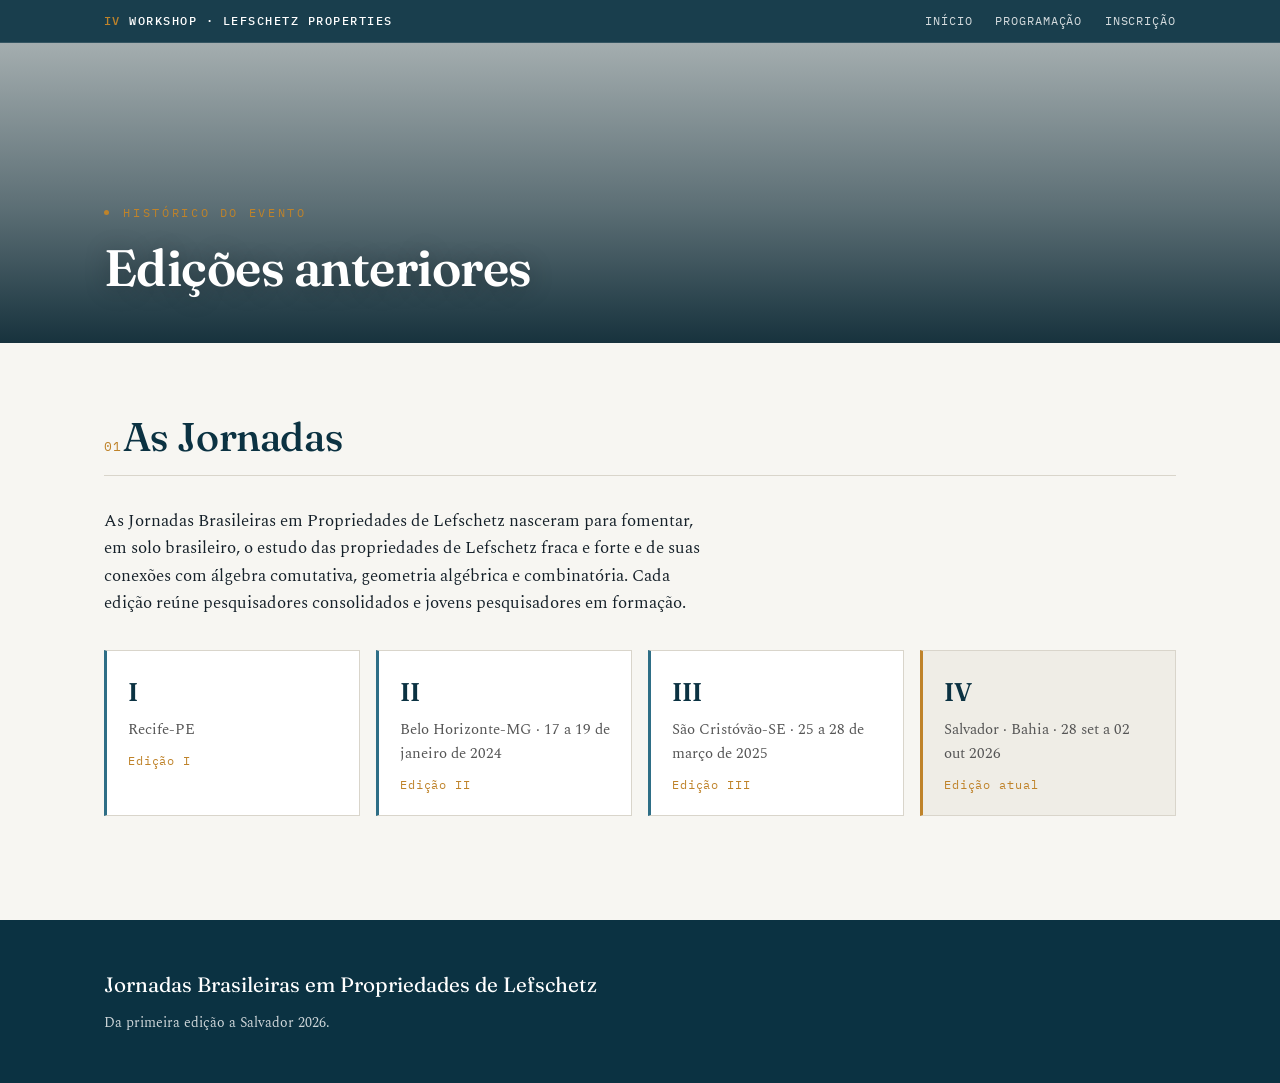
==== anteriores.html @ 85f133f7 "Adiciona SEO/social meta tags, favicon, robots.txt e menu mobile - Meta description, Open Graph, Twi" ====
<!DOCTYPE html>
<html lang="pt-BR">
<head>
<meta charset="UTF-8">
<meta name="viewport" content="width=device-width, initial-scale=1.0">
<title>Edições anteriores · Jornadas em Propriedades de Lefschetz</title>
<meta name="description" content="Edições anteriores das Jornadas Brasileiras em Propriedades de Lefschetz: I, II e III edições, com palestrantes e programação de cada uma.">
<link rel="canonical" href="https://jornadaslp.github.io/jornadas-lp/anteriores.html">
<meta property="og:type" content="website">
<meta property="og:locale" content="pt_BR">
<meta property="og:url" content="https://jornadaslp.github.io/jornadas-lp/anteriores.html">
<meta property="og:title" content="Edições anteriores · Jornadas em Propriedades de Lefschetz">
<meta property="og:description" content="I, II e III edições das Jornadas Brasileiras em Propriedades de Lefschetz, com palestrantes e programação de cada uma.">
<meta property="og:image" content="https://jornadaslp.github.io/jornadas-lp/img/og-image.jpg">
<meta name="twitter:card" content="summary_large_image">
<meta name="twitter:title" content="Edições anteriores · Jornadas em Propriedades de Lefschetz">
<meta name="twitter:description" content="I, II e III edições das Jornadas Brasileiras em Propriedades de Lefschetz, com palestrantes e programação de cada uma.">
<meta name="twitter:image" content="https://jornadaslp.github.io/jornadas-lp/img/og-image.jpg">
<link rel="icon" type="image/svg+xml" href="favicon.svg">
<link rel="preconnect" href="https://fonts.googleapis.com">
<link rel="preconnect" href="https://fonts.gstatic.com" crossorigin>
<link href="https://fonts.googleapis.com/css2?family=Fraunces:opsz,wght@9..144,400;9..144,500;9..144,600;9..144,700&family=Spectral:ital,wght@0,300;0,400;0,500;0,600;1,400&family=IBM+Plex+Mono:wght@400;500&display=swap" rel="stylesheet">
<link rel="stylesheet" href="styles.css">
</head>
<body>

<nav>
  <div class="nav-in">
    <span class="brand"><b>IV</b> Workshop · Lefschetz Properties</span>
    <input type="checkbox" id="nav-toggle" class="nav-toggle">
    <label for="nav-toggle" class="nav-burger" aria-label="Abrir menu"><span></span><span></span><span></span></label>
    <div class="nav-links">
      <a href="index.html">Início</a>
      <a href="programacao.html">Programação</a>
      <a href="index.html#inscricao">Inscrição</a>
    </div>
  </div>
</nav>

<header class="page-hero">
  <div class="hero-in">
    <div class="eyebrow"><span class="dot"></span> Histórico do evento</div>
    <h1>Edições anteriores</h1>
  </div>
</header>

<section>
  <div class="sec-head"><span class="sec-num">01</span><h2>As Jornadas</h2></div>
  <div class="prose">
    <p>As Jornadas Brasileiras em Propriedades de Lefschetz nasceram para fomentar, em solo brasileiro, o estudo das propriedades de Lefschetz fraca e forte e de suas conexões com álgebra comutativa, geometria algébrica e combinatória. Cada edição reúne pesquisadores consolidados e jovens pesquisadores em formação.</p>
  </div>
  <div class="editions" style="margin-top:2rem">
    <a class="ed" href="i-jornada.html" style="display:block;color:inherit"><span class="roman">I</span><div class="place">Recife-PE</div><span class="yr">Edição I</span></a>
    <a class="ed" href="ii-jornada.html" style="display:block;color:inherit"><span class="roman">II</span><div class="place">Belo Horizonte-MG · 17 a 19 de janeiro de 2024</div><span class="yr">Edição II</span></a>
    <a class="ed" href="iii-jornada.html" style="display:block;color:inherit"><span class="roman">III</span><div class="place">São Cristóvão-SE · 25 a 28 de março de 2025</div><span class="yr">Edição III</span></a>
    <a class="ed current" href="index.html" style="display:block;color:inherit"><span class="roman">IV</span><div class="place">Salvador · Bahia · 28 set a 02 out 2026</div><span class="yr">Edição atual</span></a>
  </div>
</section>

<footer>
  <div class="foot-in">
    <div>
      <div class="brand2">Jornadas Brasileiras em Propriedades de Lefschetz</div>
      <p>Da primeira edição a Salvador 2026.</p>
    </div>
  </div>
</footer>

</body>
</html>
---- styles.css ----
:root{
    --ink:#152029;
    --deep:#0B3242;      /* azul atlântico profundo */
    --deep-2:#0E404F;
    --sea:#2E6E86;       /* azul azulejo (frio, links) */
    --ochre:#BF832A;     /* ocre baiano (quente, raro) */
    --paper:#F7F6F2;     /* off-white neutro */
    --paper-2:#EFEDE6;
    --line:#D9D5CB;
    --white:#FFFFFF;
    --measure:68ch;
  }
  *{box-sizing:border-box;margin:0;padding:0}
  html{scroll-behavior:smooth}
  @media (prefers-reduced-motion:reduce){html{scroll-behavior:auto}*{animation:none!important;transition:none!important}}
  body{
    font-family:"Spectral",Georgia,serif;
    color:var(--ink);
    background:var(--paper);
    line-height:1.6;
    font-size:18px;
    -webkit-font-smoothing:antialiased;
  }
  h1,h2,h3{font-family:"Fraunces",Georgia,serif;font-weight:500;line-height:1.08;letter-spacing:-.01em}
  .mono{font-family:"IBM Plex Mono",ui-monospace,monospace}
  a{color:var(--sea);text-decoration:none}
  a:hover{text-decoration:underline;text-underline-offset:3px}

  /* ---- NAV ---- */
  nav{
    position:sticky;top:0;z-index:50;
    background:rgba(11,50,66,.94);
    backdrop-filter:blur(8px);
    border-bottom:1px solid rgba(255,255,255,.12);
  }
  .nav-in{max-width:1120px;margin:0 auto;padding:.7rem 1.5rem;display:flex;align-items:center;justify-content:space-between;gap:1rem;position:relative}
  .brand{color:#fff;font-family:"IBM Plex Mono",monospace;font-size:.78rem;letter-spacing:.12em;text-transform:uppercase;font-weight:500;white-space:nowrap}
  .brand b{color:var(--ochre);font-weight:500}
  .nav-links{display:flex;gap:1.4rem;flex-wrap:wrap}
  .nav-links a{color:rgba(255,255,255,.82);font-family:"IBM Plex Mono",monospace;font-size:.72rem;letter-spacing:.08em;text-transform:uppercase}
  .nav-links a:hover{color:var(--ochre);text-decoration:none}
  .nav-toggle{position:absolute;opacity:0;pointer-events:none}
  .nav-burger{display:none;flex-direction:column;justify-content:center;gap:5px;width:26px;height:22px;cursor:pointer;flex:none}
  .nav-burger span{display:block;width:100%;height:2px;background:#fff;border-radius:1px;transition:transform .2s,opacity .2s}
  @media(max-width:760px){
    .nav-burger{display:flex}
    .nav-links{
      display:none;position:absolute;top:100%;left:0;right:0;
      background:var(--deep);flex-direction:column;gap:0;
      padding:.4rem 1.1rem 1rem;border-bottom:1px solid rgba(255,255,255,.12);
    }
    .nav-links a{padding:.65rem 0;border-bottom:1px solid rgba(255,255,255,.08)}
    .nav-links a:last-child{border-bottom:none}
    .nav-toggle:checked ~ .nav-links{display:flex}
    .nav-toggle:checked ~ .nav-burger span:nth-child(1){transform:translateY(7px) rotate(45deg)}
    .nav-toggle:checked ~ .nav-burger span:nth-child(2){opacity:0}
    .nav-toggle:checked ~ .nav-burger span:nth-child(3){transform:translateY(-7px) rotate(-45deg)}
  }

  /* ---- HERO ---- */
  header.hero{
    position:relative;
    min-height:min(88vh,760px);
    display:flex;flex-direction:column;justify-content:flex-end;
    color:#fff;
    background:
      linear-gradient(180deg,rgba(9,38,50,.28) 0%,rgba(9,38,50,.55) 55%,rgba(9,38,50,.92) 100%),
      url("img/salvador.jpg");
    background-size:cover;
    background-position:center 35%;
  }
  .hero-in{max-width:1120px;margin:0 auto;width:100%;padding:2.5rem 1.5rem 3rem}
  .eyebrow{font-family:"IBM Plex Mono",monospace;font-size:.75rem;letter-spacing:.22em;text-transform:uppercase;color:var(--ochre);margin-bottom:1.1rem;display:flex;gap:.9rem;align-items:center;flex-wrap:wrap}
  .eyebrow .dot{width:5px;height:5px;background:var(--ochre);border-radius:50%;display:inline-block}
  header.hero h1{font-size:clamp(2.3rem,6vw,4.6rem);font-weight:600;max-width:15ch;text-shadow:0 2px 30px rgba(0,0,0,.3)}
  header.hero h1 em{font-style:italic;color:#F0E4C8}
  .hero-meta{margin-top:1.6rem;display:flex;gap:2.4rem;flex-wrap:wrap;font-family:"IBM Plex Mono",monospace;font-size:.9rem;letter-spacing:.02em}
  .hero-meta .k{display:block;font-size:.66rem;letter-spacing:.16em;text-transform:uppercase;color:rgba(255,255,255,.6);margin-bottom:.35rem}
  .hero-meta .v{color:#fff;font-size:1.02rem}
  .credit{position:absolute;bottom:.5rem;right:.9rem;font-family:"IBM Plex Mono",monospace;font-size:.6rem;letter-spacing:.06em;color:rgba(255,255,255,.5)}

  /* ---- HILBERT SIGNATURE ---- */
  .hilbert{background:var(--deep);color:#fff;overflow:hidden}
  .hilbert-in{max-width:1120px;margin:0 auto;padding:2.2rem 1.5rem;display:flex;align-items:center;gap:2.5rem;flex-wrap:wrap}
  .bars{display:flex;align-items:flex-end;gap:7px;height:88px}
  .bars span{width:26px;background:linear-gradient(180deg,var(--ochre),#8f611c);border-radius:2px 2px 0 0;position:relative;opacity:.92}
  .bars span::after{content:attr(data-v);position:absolute;top:-1.35rem;left:0;right:0;text-align:center;font-family:"IBM Plex Mono",monospace;font-size:.72rem;color:rgba(255,255,255,.7)}
  .hilbert p{font-family:"IBM Plex Mono",monospace;font-size:.82rem;line-height:1.7;color:rgba(255,255,255,.78);max-width:46ch}
  .hilbert p b{color:#F0E4C8;font-weight:500}

  /* ---- SECTIONS ---- */
  section{max-width:1120px;margin:0 auto;padding:4.5rem 1.5rem}
  .sec-head{display:flex;align-items:baseline;gap:0;margin-bottom:2rem;border-bottom:1px solid var(--line);padding-bottom:1rem}
  .sec-num{font-family:"IBM Plex Mono",monospace;font-size:.8rem;color:var(--ochre);letter-spacing:.1em}
  .sec-head h2{font-size:clamp(1.7rem,3.5vw,2.5rem);color:var(--deep)}
  .prose{max-width:var(--measure);font-size:1.08rem}
  .prose p{margin-bottom:1.1rem}
  .prose a{border-bottom:1px solid rgba(46,110,134,.35)}
  .lead{font-size:1.3rem;line-height:1.5;color:var(--deep-2);font-weight:400;margin-bottom:1.6rem}

  /* ---- SPEAKERS ---- */
  .grid{display:grid;grid-template-columns:repeat(auto-fill,minmax(180px,1fr));gap:2px;background:var(--line);border:1px solid var(--line)}
  .card{background:var(--white);padding:1.4rem 1.3rem;transition:background .25s,transform .25s}
  .card:hover{background:var(--paper-2);transform:translateY(-2px)}
  .card .idx{font-family:"IBM Plex Mono",monospace;font-size:.7rem;color:var(--ochre);letter-spacing:.06em}
  .card .name{font-family:"Fraunces",serif;font-size:1.18rem;color:var(--deep);margin-top:.5rem;font-weight:500}
  .note{margin-top:1.4rem;font-size:.92rem;color:#5a5f5c;font-style:italic}

  /* ---- COMMITTEE / INFO CARDS ---- */
  .cols{display:grid;grid-template-columns:1fr 1fr;gap:2px;background:var(--line);border:1px solid var(--line)}
  @media(max-width:680px){.cols{grid-template-columns:1fr}}
  .panel{background:var(--white);padding:1.8rem}
  .panel h3{font-size:1.15rem;color:var(--deep);margin-bottom:1rem;font-weight:600}
  .panel ul{list-style:none}
  .panel li{padding:.35rem 0;border-bottom:1px dotted var(--line);font-size:1rem}
  .panel li:last-child{border-bottom:none}

  /* ---- CALLOUT ---- */
  .callout{background:var(--deep);color:#fff;border-radius:4px;padding:2rem 2.2rem;margin-top:1.5rem}
  .callout h3{color:#F0E4C8;font-size:1.2rem;margin-bottom:.7rem}
  .callout p{color:rgba(255,255,255,.85);font-size:1rem;max-width:60ch}
  .btn{display:inline-block;margin-top:1.2rem;background:var(--ochre);color:#1a1206;font-family:"IBM Plex Mono",monospace;font-size:.78rem;letter-spacing:.08em;text-transform:uppercase;padding:.8rem 1.4rem;border-radius:3px;font-weight:500}
  .btn:hover{background:#d8983a;text-decoration:none}

  /* ---- EDITIONS ---- */
  .editions{display:grid;grid-template-columns:repeat(auto-fit,minmax(200px,1fr));gap:1rem}
  .ed{background:var(--white);border:1px solid var(--line);border-left:3px solid var(--sea);padding:1.3rem}
  .ed.current{border-left-color:var(--ochre);background:var(--paper-2)}
  .ed .roman{font-family:"Fraunces",serif;font-size:1.6rem;color:var(--deep);font-weight:600}
  .ed .place{font-size:.95rem;color:#555;margin-top:.3rem}
  .ed .yr{font-family:"IBM Plex Mono",monospace;font-size:.72rem;color:var(--ochre);letter-spacing:.08em;margin-top:.6rem;display:block}
  .ed.current .yr{color:var(--ochre)}

  /* ---- FOOTER ---- */
  footer{background:var(--deep);color:rgba(255,255,255,.8);margin-top:2rem}
  .foot-in{max-width:1120px;margin:0 auto;padding:3rem 1.5rem;display:flex;justify-content:space-between;gap:2rem;flex-wrap:wrap}
  footer .brand2{font-family:"Fraunces",serif;font-size:1.3rem;color:#fff;margin-bottom:.6rem}
  footer p{font-size:.9rem;line-height:1.7;max-width:40ch}
  footer .mono{font-size:.75rem;color:rgba(255,255,255,.55);letter-spacing:.06em}

/* ---- Páginas internas ---- */
header.page-hero{position:relative;min-height:300px;display:flex;flex-direction:column;justify-content:flex-end;color:#fff;
  background:linear-gradient(180deg,rgba(9,38,50,.35) 0%,rgba(9,38,50,.65) 55%,rgba(9,38,50,.94) 100%),url("img/salvador.jpg");
  background-size:cover;background-position:center 40%;}
header.page-hero h1{font-size:clamp(1.9rem,4.5vw,3.2rem);font-weight:600;max-width:20ch;text-shadow:0 2px 24px rgba(0,0,0,.3)}
.talks{max-width:var(--measure);}
.talk{padding:1.1rem 0;border-bottom:1px solid var(--line)}
.talk:last-child{border-bottom:none}
.talk .speaker{font-family:"Fraunces",serif;font-size:1.2rem;color:var(--deep);font-weight:600}
.talk .aff{font-family:"IBM Plex Mono",monospace;font-size:.72rem;color:var(--ochre);letter-spacing:.06em;margin-left:.5rem}
.talk .title{font-size:1.02rem;color:#333;margin-top:.25rem;font-style:italic}
.talk .title.pending{color:#999;font-style:italic}
.slides-list{max-width:var(--measure)}
.slides-list a{display:block;padding:.6rem 0;border-bottom:1px dotted var(--line);font-size:1rem}
.slides-list a:hover{background:var(--paper-2);text-decoration:none;padding-left:.4rem;transition:padding .2s}
.back-link{font-family:"IBM Plex Mono",monospace;font-size:.75rem;letter-spacing:.08em;text-transform:uppercase}

/* ---- Fotos das edições anteriores ---- */
.page-hero.solid{background:linear-gradient(160deg,var(--deep) 0%,var(--deep-2) 100%);min-height:220px}
.edition-photo{max-width:1120px;margin:0 auto;padding:2.5rem 1.5rem 0}
.edition-photo img{width:100%;height:auto;display:block;border-radius:4px;box-shadow:0 8px 40px rgba(11,50,66,.18)}
.edition-photo figcaption{font-family:"IBM Plex Mono",monospace;font-size:.72rem;letter-spacing:.08em;color:#888;margin-top:.7rem;text-transform:uppercase}

.card .card-aff{font-family:"IBM Plex Mono",monospace;font-size:.7rem;color:#888;margin-top:.35rem;letter-spacing:.04em}

/* ---- Taxas de inscrição ---- */
.fees{display:grid;grid-template-columns:repeat(auto-fit,minmax(200px,1fr));gap:2px;background:var(--line);
      border:1px solid var(--line);max-width:78ch;margin-top:1.6rem}
.fee{background:var(--white);padding:1.2rem 1.3rem;display:flex;flex-direction:column;gap:.4rem}
.fee .cat{font-family:"IBM Plex Mono",monospace;font-size:.72rem;letter-spacing:.1em;text-transform:uppercase;color:#777}
.fee .val{font-family:"Fraunces",serif;font-size:1.7rem;font-weight:600;color:var(--deep)}

/* Marca longa quebra linha no celular em vez de estourar a largura */
@media(max-width:760px){
  .brand{white-space:normal;font-size:.66rem;line-height:1.45}
  .nav-in{padding:.6rem 1.1rem}
}

/* ---- Downloads (modelo LaTeX) ---- */
.downloads{display:grid;grid-template-columns:repeat(auto-fit,minmax(240px,1fr));gap:1rem;max-width:78ch;margin-top:1.5rem}
.dl{display:flex;align-items:center;gap:1rem;background:var(--white);border:1px solid var(--line);
    border-left:3px solid var(--sea);padding:1rem 1.2rem;text-decoration:none;transition:border-color .2s,transform .2s}
.dl:hover{border-left-color:var(--ochre);transform:translateY(-2px);text-decoration:none}
.dl .ext{font-family:"IBM Plex Mono",monospace;font-size:.8rem;font-weight:500;color:var(--ochre);
         letter-spacing:.06em;flex:none;min-width:2.6rem}
.dl .lbl{font-family:"Fraunces",serif;font-size:1.05rem;color:var(--deep);display:flex;flex-direction:column}
.dl .sub{font-family:"Spectral",serif;font-size:.85rem;color:#777;margin-top:.15rem}

/* ---- Cartaz ---- */
.poster-card{display:flex;gap:1.5rem;align-items:center;background:var(--white);border:1px solid var(--line);
  border-left:3px solid var(--ochre);padding:1.2rem;max-width:78ch;margin-top:1.4rem;text-decoration:none;
  transition:transform .2s,box-shadow .2s}
.poster-card:hover{transform:translateY(-2px);box-shadow:0 10px 30px rgba(11,50,66,.12);text-decoration:none}
.poster-card img{width:120px;height:auto;flex:none;border:1px solid var(--line)}
.poster-card .pc-txt{display:flex;flex-direction:column;gap:.3rem}
.poster-card .pc-txt b{font-family:"Fraunces",serif;font-size:1.15rem;color:var(--deep);font-weight:600}
.poster-card .pc-txt span{font-size:.95rem;color:#777}
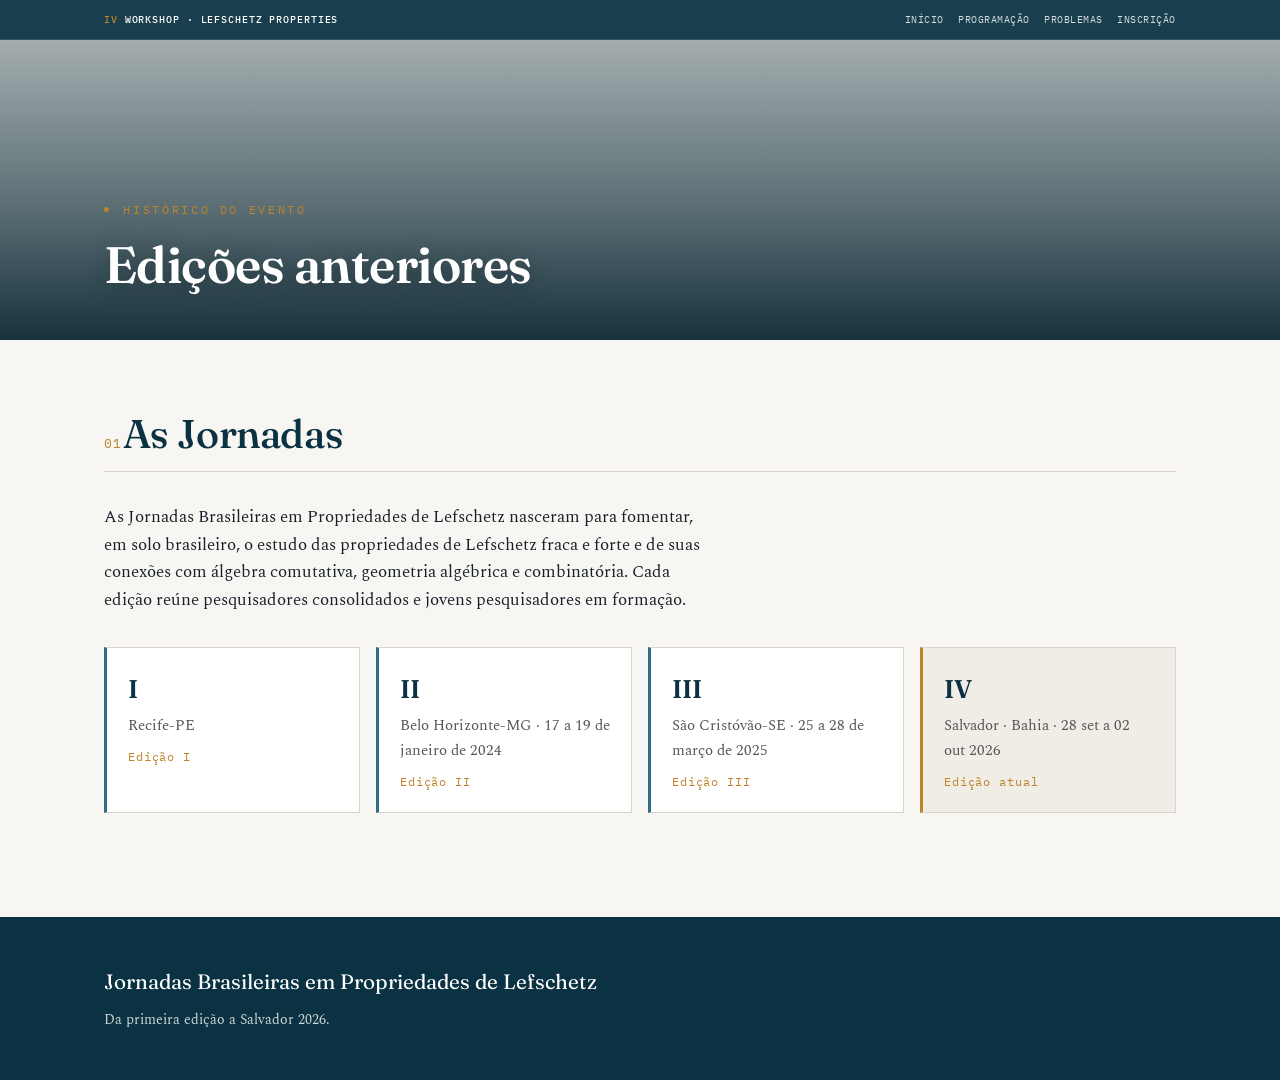
==== commit c4ef84c4: "Adiciona página da sessão de problemas com os PDFs e autores Cria sessao-problemas.html reunindo os " ====
--- a/anteriores.html
+++ b/anteriores.html
@@ -32,6 +32,7 @@
     <div class="nav-links">
       <a href="index.html">Início</a>
       <a href="programacao.html">Programação</a>
+      <a href="sessao-problemas.html">Problemas</a>
       <a href="index.html#inscricao">Inscrição</a>
     </div>
   </div>
--- a/styles.css
+++ b/styles.css
@@ -43,7 +43,7 @@
   .nav-toggle{position:absolute;opacity:0;pointer-events:none}
   .nav-burger{display:none;flex-direction:column;justify-content:center;gap:5px;width:26px;height:22px;cursor:pointer;flex:none}
   .nav-burger span{display:block;width:100%;height:2px;background:#fff;border-radius:1px;transition:transform .2s,opacity .2s}
-  @media(max-width:760px){
+  @media(max-width:1010px){
     .nav-burger{display:flex}
     .nav-links{
       display:none;position:absolute;top:100%;left:0;right:0;
@@ -196,3 +196,56 @@
 .poster-card .pc-txt{display:flex;flex-direction:column;gap:.3rem}
 .poster-card .pc-txt b{font-family:"Fraunces",serif;font-size:1.15rem;color:var(--deep);font-weight:600}
 .poster-card .pc-txt span{font-size:.95rem;color:#777}
+
+/* ---- Sessão de problemas ---- */
+.pset-list{display:grid;gap:1.6rem;max-width:88ch}
+.pset{background:var(--white);border:1px solid var(--line);border-left:3px solid var(--sea);
+      padding:1.8rem 2rem;transition:border-left-color .25s,box-shadow .25s}
+.pset:hover{border-left-color:var(--ochre);box-shadow:0 10px 34px rgba(11,50,66,.09)}
+.pset-head{display:flex;gap:1.2rem;align-items:baseline}
+.pset-num{font-family:"Fraunces",serif;font-size:1.9rem;font-weight:600;color:var(--ochre);
+          line-height:1;flex:none;min-width:2.2rem}
+.pset h3{font-size:1.35rem;color:var(--deep);font-weight:600;line-height:1.22}
+.pset-sub{font-size:.98rem;color:#6b7075;font-style:italic;margin-top:.35rem;max-width:56ch}
+.pset .authors{list-style:none;display:flex;flex-wrap:wrap;gap:.4rem 1.6rem;
+               margin:1.1rem 0 0;padding:.9rem 0 0;border-top:1px dotted var(--line)}
+.pset .authors li{font-family:"Fraunces",serif;font-size:1.05rem;color:var(--deep)}
+.pset .authors a{color:inherit;border-bottom:1px dotted var(--ochre)}
+.pset .authors a:hover{color:var(--sea);border-bottom-color:var(--sea);text-decoration:none}
+.pset .authors .aff{font-family:"IBM Plex Mono",monospace;font-size:.7rem;color:var(--ochre);
+                    letter-spacing:.06em;margin-left:.5rem}
+.pset-abs{font-size:1rem;color:#444;line-height:1.66;margin-top:1rem;max-width:64ch}
+.prob-list{margin:1.2rem 0 0;padding-left:0;list-style:none;counter-reset:prob}
+.prob-list li{counter-increment:prob;position:relative;padding:.55rem 0 .55rem 2.6rem;
+              font-size:.98rem;line-height:1.6;color:#333;border-bottom:1px dotted var(--line)}
+.prob-list li:last-child{border-bottom:none}
+.prob-list li::before{content:"P" counter(prob);position:absolute;left:0;top:.62rem;
+                      font-family:"IBM Plex Mono",monospace;font-size:.7rem;letter-spacing:.06em;
+                      color:var(--ochre)}
+.pset-dl{margin-top:1.4rem;display:inline-flex;max-width:34ch}
+
+.callout.bonus{position:relative;max-width:78ch}
+.callout.bonus .bonus-tag{display:inline-block;font-family:"IBM Plex Mono",monospace;font-size:.66rem;
+  letter-spacing:.16em;text-transform:uppercase;color:#1a1206;background:var(--ochre);
+  padding:.25rem .6rem;border-radius:2px;margin-bottom:.9rem}
+.callout.bonus h3{font-size:1.45rem;margin-bottom:.35rem}
+.callout.bonus .bonus-author{font-family:"Fraunces",serif;font-size:1.1rem;color:#fff;margin-bottom:1rem}
+.callout.bonus .bonus-author .aff{font-family:"IBM Plex Mono",monospace;font-size:.7rem;
+  letter-spacing:.06em;color:var(--ochre);margin-left:.5rem}
+.callout.bonus p + p{margin-top:.8rem}
+.callout.bonus a{color:#F0E4C8;border-bottom:1px solid rgba(240,228,200,.4)}
+.callout.bonus a:hover{color:#fff;text-decoration:none}
+
+@media(max-width:560px){
+  .pset{padding:1.4rem 1.2rem}
+  .pset-head{gap:.8rem}
+  .pset-num{font-size:1.5rem;min-width:1.6rem}
+  .pset .authors{flex-direction:column;gap:.3rem}
+}
+
+/* Nav com 6 itens: cabe em uma linha no desktop */
+@media(min-width:1011px){
+  .brand{font-size:.62rem;letter-spacing:.09em}
+  .nav-links{gap:.9rem}
+  .nav-links a{font-size:.65rem;letter-spacing:.05em}
+}
